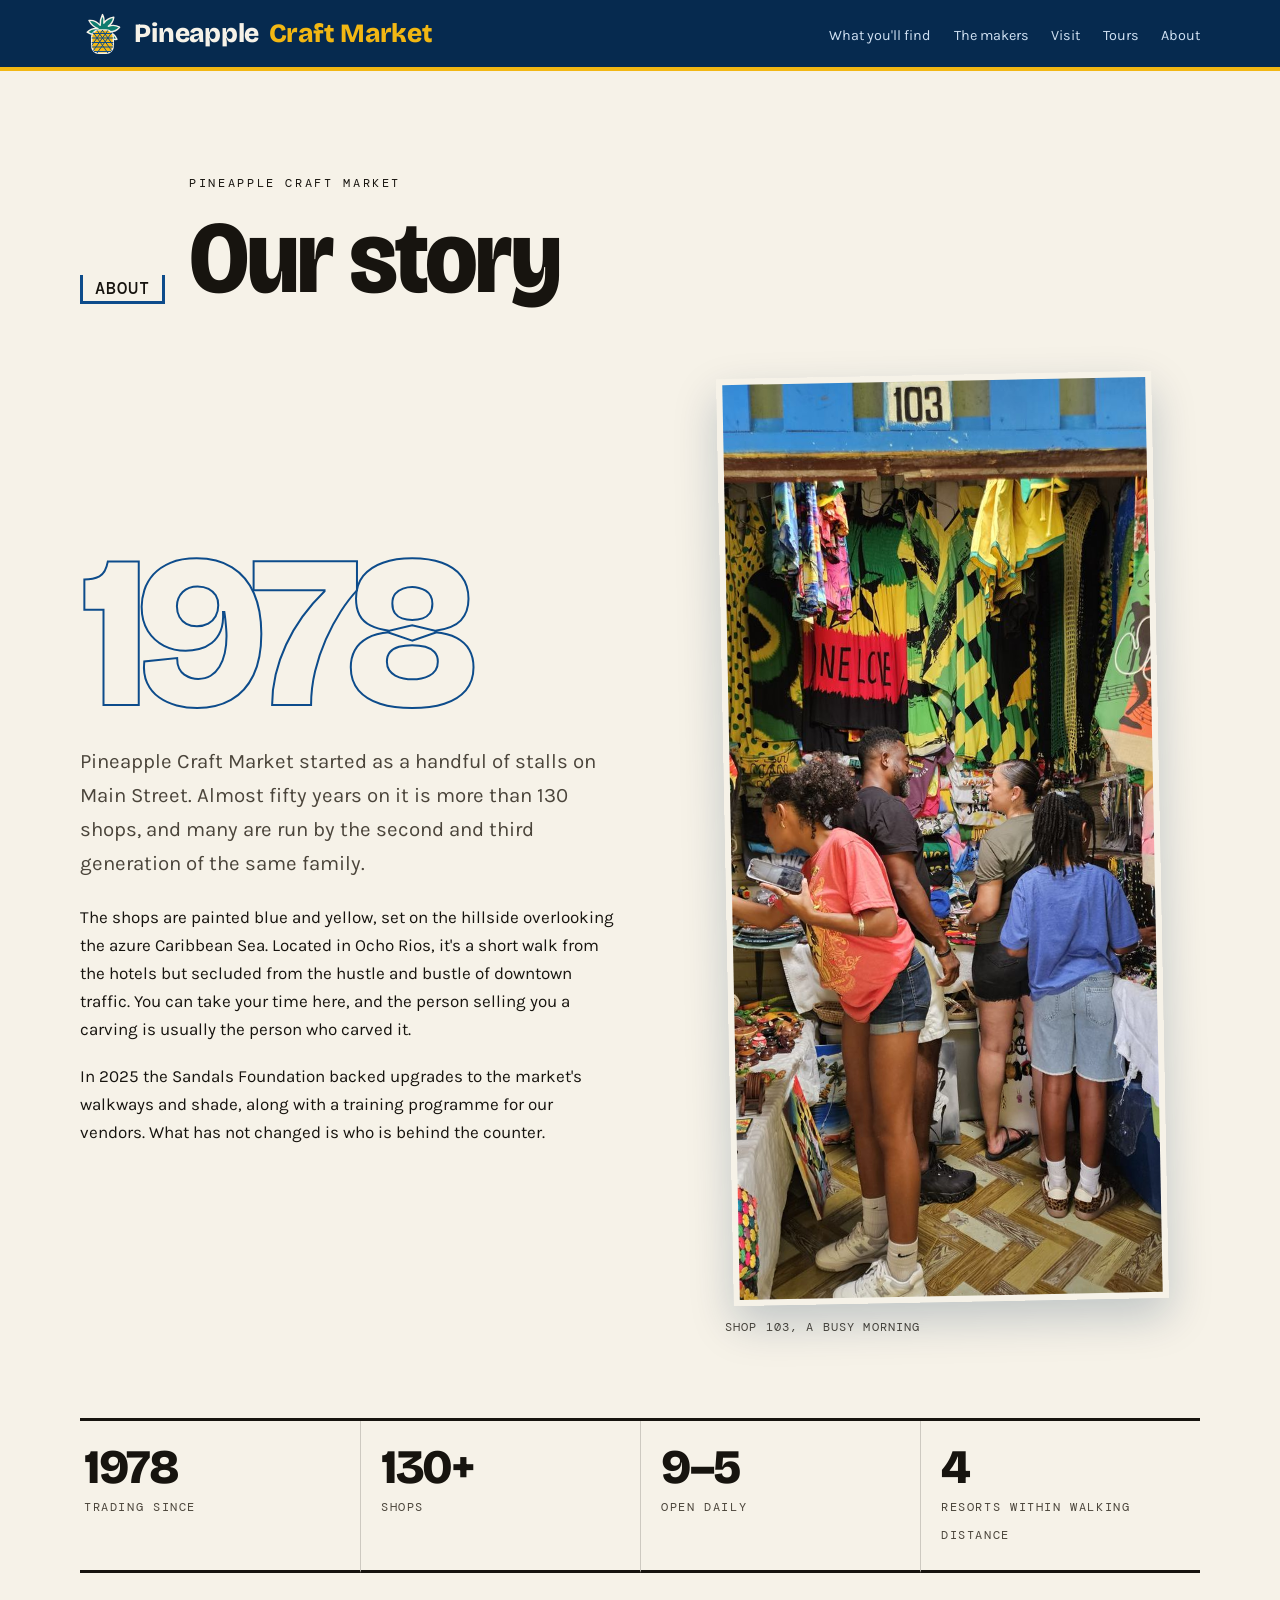
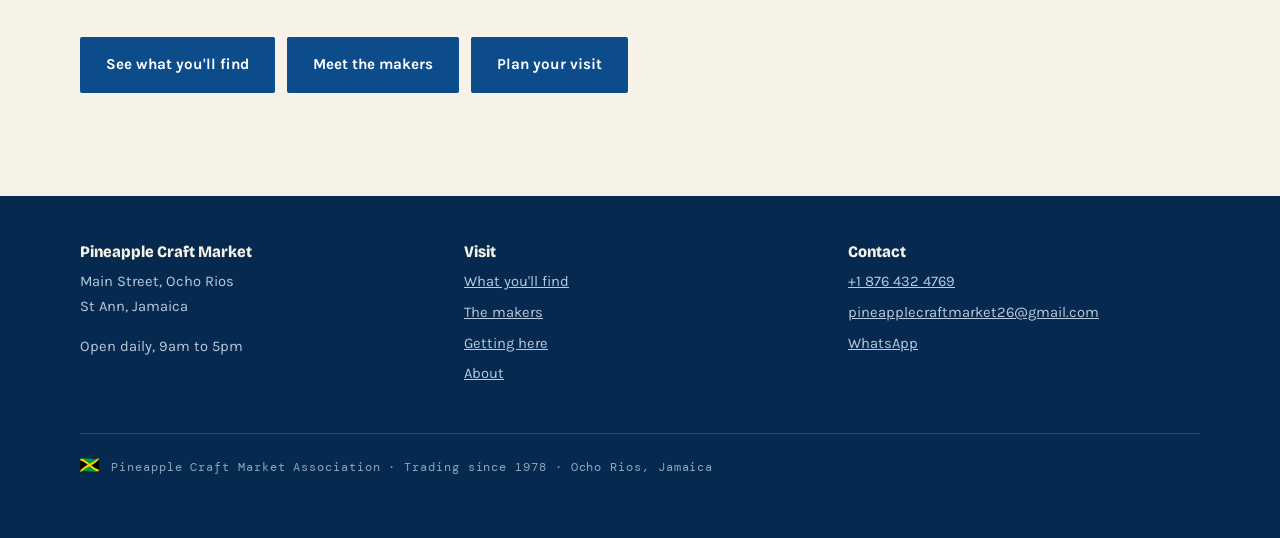
==== about.html @ 2bb81cdc "Move story content to a separate About page, promote Goods to homepage The landing page now leads wi" ====
<!DOCTYPE html>
<html lang="en">
<head>
<meta charset="utf-8">
<meta name="viewport" content="width=device-width,initial-scale=1">
<title>Our story — Pineapple Craft Market, Ocho Rios since 1978</title>
<meta name="description" content="Pineapple Craft Market has traded on Main Street, Ocho Rios since 1978. Now more than 130 shops, many run by the second and third generation of the same family.">
<link rel="canonical" href="https://pineapplecraftmarketja.com/about.html">
<meta property="og:title" content="Our story — Pineapple Craft Market">
<meta property="og:description" content="Trading since 1978. Carvers, weavers and painters who have worked this market for almost fifty years.">
<meta property="og:type" content="website">
<meta property="og:url" content="https://pineapplecraftmarketja.com/about.html">
<meta property="og:image" content="https://pineapplecraftmarketja.com/img/og-image.jpg">
<meta name="twitter:card" content="summary_large_image">
<link rel="icon" href="/favicon.svg" type="image/svg+xml">
<link rel="alternate icon" href="/favicon.ico">
<link rel="preconnect" href="https://fonts.googleapis.com">
<link rel="preconnect" href="https://fonts.gstatic.com" crossorigin>
<link href="https://fonts.googleapis.com/css2?family=Bricolage+Grotesque:opsz,wdth,wght@12..96,75..100,600;12..96,75..100,800&family=Karla:wght@400;500;700&family=DM+Mono:wght@400;500&display=swap" rel="stylesheet">
<link rel="stylesheet" href="css/style.css">
</head>
<body>
<a class="skip" href="#main">Skip to content</a>

<nav class="nav">
  <div class="nav__inner">
    <a class="nav__brand" href="index.html">
      <img class="nav__mark" src="img/pineapple-icon.svg" alt="" width="40" height="40">
      Pineapple <span>Craft Market</span>
    </a>
    <ul class="nav__links">
      <li><a href="index.html#crafts">What you'll find</a></li>
      <li><a href="index.html#makers">The makers</a></li>
      <li><a href="index.html#visit">Visit</a></li>
      <li><a href="index.html#groups">Tours</a></li>
      <li><a href="about.html">About</a></li>
    </ul>
  </div>
</nav>

<main id="main">

<section class="section">
  <div class="wrap">
    <div class="section__head reveal">
      <span class="plate"><span class="plate__fascia"></span><span class="plate__num">ABOUT</span></span>
      <div>
        <p class="eyebrow">Pineapple Craft Market</p>
        <h1>Our story</h1>
      </div>
    </div>

    <div class="origin reveal">
      <div>
        <p class="origin__year">1978</p>
        <p class="lede">Pineapple Craft Market started as a handful of stalls on Main Street. Almost fifty years on it is more than 130 shops, and many are run by the second and third generation of the same family.</p>
        <p>The shops are painted blue and yellow, set on the hillside overlooking the azure Caribbean Sea. Located in Ocho Rios, it's a short walk from the hotels but secluded from the hustle and bustle of downtown traffic. You can take your time here, and the person selling you a carving is usually the person who carved it.</p>
        <p>In 2025 the Sandals Foundation backed upgrades to the market's walkways and shade, along with a training programme for our vendors. What has not changed is who is behind the counter.</p>
      </div>
      <figure class="origin__figure">
        <img loading="lazy" src="img/shoppers-103.jpg" alt="Shoppers browsing Jamaican flags, resort wear and canvas art at shop 103, painted blue with the stall number on the door frame">
        <figcaption class="origin__cap">Shop 103, a busy morning</figcaption>
      </figure>
    </div>

    <div class="stats reveal">
      <div class="stat"><b>1978</b><small>Trading since</small></div>
      <div class="stat"><b>130+</b><small>Shops</small></div>
      <div class="stat"><b>9&ndash;5</b><small>Open daily</small></div>
      <div class="stat"><b>4</b><small>Resorts within walking distance</small></div>
    </div>

    <div class="hero__cta reveal" style="margin-top:clamp(2.5rem,5vw,4rem)">
      <a class="btn btn--dark" href="index.html#crafts">See what you'll find</a>
      <a class="btn btn--dark" href="index.html#makers">Meet the makers</a>
      <a class="btn btn--dark" href="index.html#visit">Plan your visit</a>
    </div>
  </div>
</section>

</main>

<footer class="foot">
  <div class="wrap">
    <div class="foot__grid">
      <div>
        <h3>Pineapple Craft Market</h3>
        <p>Main Street, Ocho Rios<br>St Ann, Jamaica</p>
        <p>Open daily, 9am to 5pm</p>
      </div>
      <div>
        <h3>Visit</h3>
        <ul>
          <li><a href="index.html#crafts">What you'll find</a></li>
          <li><a href="index.html#makers">The makers</a></li>
          <li><a href="index.html#visit">Getting here</a></li>
          <li><a href="about.html">About</a></li>
        </ul>
      </div>
      <div>
        <h3>Contact</h3>
        <ul>
          <li><a href="tel:+18764324769">+1 876 432 4769</a></li>
          <li><a href="mailto:pineapplecraftmarket26@gmail.com">pineapplecraftmarket26@gmail.com</a></li>
          <li><a href="https://wa.me/18764324769">WhatsApp</a></li>
        </ul>
      </div>
    </div>
    <p class="foot__base"><img class="flag-mark flag-mark--sm" src="img/icons/flag-jamaica.png" alt="" aria-hidden="true" width="18" height="14"> Pineapple Craft Market Association &middot; Trading since 1978 &middot; Ocho Rios, Jamaica</p>
  </div>
</footer>

<script>
(function(){
  var els = document.querySelectorAll('.reveal');
  if (!('IntersectionObserver' in window) || window.matchMedia('(prefers-reduced-motion: reduce)').matches) {
    els.forEach(function(el){ el.classList.add('is-in'); });
    return;
  }
  var io = new IntersectionObserver(function(entries){
    entries.forEach(function(e){
      if (e.isIntersecting) { e.target.classList.add('is-in'); io.unobserve(e.target); }
    });
  }, { rootMargin: '0px 0px -8% 0px' });
  els.forEach(function(el){ io.observe(el); });
})();
</script>
</body>
</html>
---- css/style.css ----
/* Pineapple Craft Market — palette lifted from the painted shopfronts */
:root{
  --cobalt:#0d4c8b;
  --cobalt-deep:#062a4f;
  --trim:#f2b713;
  --sea:#0e7c6f;
  --coral:#d24b2c;
  --limewash:#f6f2e8;
  --limewash-2:#ede7d8;
  --ink:#17140f;
  --ink-soft:#4b453b;
  --measure:34rem;
  --gutter:clamp(1.25rem,5vw,4.5rem);
}

*,*::before,*::after{box-sizing:border-box}
html{scroll-behavior:smooth}
@media (prefers-reduced-motion:reduce){
  html{scroll-behavior:auto}
  *{animation:none!important;transition:none!important}
}
body{
  margin:0;
  background:var(--limewash);
  color:var(--ink);
  font-family:"Karla",system-ui,sans-serif;
  font-size:1.0625rem;
  line-height:1.65;
  -webkit-font-smoothing:antialiased;
}
img{max-width:100%;display:block}
a{color:inherit}

h1,h2,h3{
  font-family:"Bricolage Grotesque","Karla",sans-serif;
  font-weight:800;
  line-height:0.98;
  letter-spacing:-0.025em;
  margin:0;
  font-variation-settings:"wdth" 92;
}
h1{font-size:clamp(2.75rem,8vw,6.5rem)}
h2{font-size:clamp(2rem,5.2vw,4rem)}
h3{font-size:clamp(1.25rem,2.2vw,1.6rem);letter-spacing:-0.015em}
p{margin:0 0 1.1em}

.eyebrow{
  font-family:"DM Mono",ui-monospace,monospace;
  font-size:0.75rem;
  letter-spacing:0.22em;
  text-transform:uppercase;
  margin:0 0 1rem;
}
.wrap{max-width:78rem;margin:0 auto;padding-inline:var(--gutter)}
.lede{font-size:clamp(1.125rem,1.6vw,1.375rem);max-width:var(--measure);color:var(--ink-soft)}

/* ── Signature: the enamel stall plate ───────────────────────── */
.plate{display:inline-block;text-align:center;line-height:1}
.plate__fascia{
  height:0.6rem;
  background:repeating-linear-gradient(90deg,var(--cobalt) 0 10px,#8a9a63 10px 20px);
  border-radius:2px 2px 0 0;
}
.plate__num{
  display:block;
  background:var(--limewash);
  color:var(--ink);
  border:3px solid var(--cobalt);
  border-top:none;
  font-family:"DM Mono",monospace;
  font-weight:500;
  font-size:1.05rem;
  letter-spacing:0.06em;
  padding:0.3rem 0.75rem;
}

/* ── Nav ─────────────────────────────────────────────────────── */
.nav{
  position:sticky;top:0;z-index:50;
  background:var(--cobalt-deep);
  border-bottom:4px solid var(--trim);
}
.nav__inner{display:flex;align-items:center;justify-content:space-between;gap:1rem;
  max-width:78rem;margin:0 auto;padding:0.7rem var(--gutter)}
.nav__brand{
  font-family:"Bricolage Grotesque",sans-serif;font-weight:800;
  color:var(--limewash);text-decoration:none;letter-spacing:-0.01em;
  font-size:clamp(1.2rem,2.4vw,1.65rem);
  display:flex;align-items:center;gap:0.6rem;
}
.nav__brand span{color:var(--trim)}
.nav__mark{width:1.7em;height:1.7em;flex-shrink:0}
.nav__links{display:flex;gap:1.4rem;list-style:none;margin:0;padding:0}
.nav__links a{
  color:#cfe0f2;text-decoration:none;font-size:0.9rem;
  padding-block:0.25rem;border-bottom:2px solid transparent;
}
.nav__links a:hover,.nav__links a:focus-visible{color:#fff;border-bottom-color:var(--trim)}
@media (max-width:720px){.nav__links{display:none}}

/* ── Hero ────────────────────────────────────────────────────── */
.hero{position:relative;background:var(--cobalt-deep);overflow:hidden}
.hero__img{
  width:100%;height:clamp(28rem,72vh,44rem);object-fit:cover;object-position:50% 62%;
  filter:saturate(1.08) contrast(1.04);
}
.hero__scrim{
  position:absolute;inset:0;
  background:linear-gradient(180deg,rgba(6,42,79,.55) 0%,rgba(6,42,79,.1) 35%,rgba(6,42,79,.88) 100%);
}
.hero__copy{
  position:absolute;left:0;right:0;bottom:0;
  padding:0 var(--gutter) clamp(2rem,5vw,3.5rem);
  max-width:78rem;margin-inline:auto;color:var(--limewash);
}
.hero__copy .eyebrow{color:var(--trim)}
.hero h1{max-width:16ch;text-shadow:0 2px 24px rgba(6,42,79,.5)}
.hero h1 em{font-style:normal;color:var(--trim)}
.hero__sub{margin:1.1rem 0 1.6rem;max-width:38ch;font-size:clamp(1.05rem,1.6vw,1.25rem);color:#e7eef6}
.hero__cta{display:flex;flex-wrap:wrap;gap:0.75rem}

.btn{
  display:inline-block;text-decoration:none;font-weight:700;font-size:0.95rem;
  padding:0.85rem 1.5rem;border:2px solid transparent;border-radius:2px;
  transition:transform .15s ease,background .15s ease;
}
.btn:hover{transform:translateY(-2px)}
.btn--solid{background:var(--trim);color:var(--ink)}
.btn--solid:hover{background:#ffc72c}
.btn--ghost{border-color:rgba(246,242,232,.55);color:var(--limewash)}
.btn--ghost:hover{border-color:var(--trim);color:var(--trim)}
.btn--dark{background:var(--cobalt);color:#fff}
.btn--dark:hover{background:var(--cobalt-deep)}

/* ── Ticker ──────────────────────────────────────────────────── */
.ticker{background:var(--trim);border-block:3px solid var(--ink);overflow:hidden;padding:0.55rem 0}
.ticker__track{display:flex;gap:2.5rem;width:max-content;animation:slide 42s linear infinite}
.ticker span{
  font-family:"DM Mono",monospace;font-size:0.8rem;letter-spacing:0.16em;
  text-transform:uppercase;white-space:nowrap;
}
@keyframes slide{from{transform:translateX(0)}to{transform:translateX(-50%)}}

/* ── Why visit ───────────────────────────────────────────────── */
.whyvisit{background:var(--cobalt-deep);padding-block:clamp(2rem,4vw,2.75rem)}
.whyvisit__grid{display:grid;grid-template-columns:repeat(3,1fr)}
.why{padding-inline:clamp(1rem,3vw,2rem);border-right:1px solid rgba(255,255,255,.12)}
.why:last-child{border-right:none}
.why__n{
  display:block;font-family:"DM Mono",monospace;font-size:0.78rem;letter-spacing:0.18em;
  color:var(--trim);margin-bottom:0.6rem;
}
.why__h{
  font-family:"Bricolage Grotesque",sans-serif;font-weight:800;color:var(--limewash);
  font-size:1.25rem;margin-bottom:0.4rem;
}
.why__p{color:#c6d6e6;font-size:0.875rem;margin:0}
@media (max-width:640px){
  .whyvisit__grid{grid-template-columns:1fr}
  .why{
    border-right:none;border-bottom:1px solid rgba(255,255,255,.12);
    padding-block:1.1rem;
  }
  .why:last-child{border-bottom:none}
  .why__h{font-size:1.125rem}
}

/* ── Sections ────────────────────────────────────────────────── */
.section{padding-block:clamp(3.5rem,8vw,6.5rem)}
.section--paper{background:var(--limewash-2)}
.section--deep{background:var(--cobalt-deep);color:var(--limewash)}
.section--deep .lede{color:#c6d6e6}
.section--deep .eyebrow{color:var(--trim)}
.section__head{display:flex;align-items:flex-end;gap:1.5rem;flex-wrap:wrap;margin-bottom:clamp(2rem,4vw,3rem)}
.section__head .plate{margin-bottom:0.35rem}

/* Since-1978 block */
.origin{display:grid;grid-template-columns:minmax(0,1.05fr) minmax(0,1fr);gap:clamp(2rem,5vw,4rem);align-items:center}
.origin__year{
  font-family:"Bricolage Grotesque",sans-serif;font-weight:800;
  font-size:clamp(6rem,17vw,14rem);line-height:0.8;letter-spacing:-0.05em;
  color:transparent;-webkit-text-stroke:2px var(--cobalt);margin:0 0 1.5rem;
}
.origin__figure{position:relative}
.origin__figure img{border:6px solid var(--limewash);box-shadow:0 18px 44px rgba(6,42,79,.22);transform:rotate(-1.1deg)}
.origin__cap{
  font-family:"DM Mono",monospace;font-size:0.72rem;letter-spacing:0.1em;
  color:var(--ink-soft);margin-top:1rem;text-transform:uppercase;
}
@media (max-width:820px){.origin{grid-template-columns:1fr}}

/* Stats */
.stats{display:grid;grid-template-columns:repeat(auto-fit,minmax(9rem,1fr));border-top:3px solid var(--ink);margin-top:clamp(2.5rem,5vw,4rem)}
.stat{padding:1.4rem 0.25rem;border-bottom:3px solid var(--ink)}
.stat + .stat{border-left:1px solid rgba(23,20,15,.18);padding-left:1.25rem}
.stat b{display:block;font-family:"Bricolage Grotesque",sans-serif;font-weight:800;
  font-size:clamp(2rem,4vw,3rem);line-height:1;letter-spacing:-0.03em}
.stat small{font-family:"DM Mono",monospace;font-size:0.72rem;letter-spacing:0.14em;
  text-transform:uppercase;color:var(--ink-soft)}

/* ── Artisans ────────────────────────────────────────────────── */
.artisans{display:grid;grid-template-columns:repeat(12,1fr);gap:clamp(1.25rem,2.5vw,2rem)}
.maker{grid-column:span 4;background:var(--limewash);display:flex;flex-direction:column}
.maker--wide{grid-column:span 8}
.maker--tall{grid-column:span 4}
.maker__img{position:relative;overflow:hidden;background:var(--cobalt-deep)}
.maker__img img{width:100%;height:100%;object-fit:cover;transition:transform .6s ease}
.maker:hover .maker__img img{transform:scale(1.04)}
.maker--wide .maker__img{aspect-ratio:16/11}
.maker--tall .maker__img{aspect-ratio:3/4}
.maker__img .plate{position:absolute;left:1rem;top:0}
.maker__body{padding:1.1rem 0 0}
.maker__body h3{margin-bottom:0.35rem}
.maker__body p{margin:0;color:var(--ink-soft);font-size:0.95rem}
.maker__quote{
  font-family:"Bricolage Grotesque",sans-serif;font-weight:600;font-size:1.15rem;
  line-height:1.25;letter-spacing:-0.015em;margin:0.9rem 0 0;color:var(--cobalt);
  border-left:4px solid var(--trim);padding-left:0.9rem;
}
@media (max-width:900px){
  .maker,.maker--wide,.maker--tall{grid-column:span 6}
}
@media (max-width:620px){
  .maker,.maker--wide,.maker--tall{grid-column:span 12}
}

/* ── Craft categories ────────────────────────────────────────── */
.crafts{display:grid;grid-template-columns:repeat(auto-fit,minmax(15rem,1fr));gap:clamp(1rem,2vw,1.75rem)}
.craft{position:relative;overflow:hidden;background:var(--cobalt-deep)}
.craft img{width:100%;aspect-ratio:4/5;object-fit:cover;opacity:.92;transition:transform .6s ease,opacity .3s}
.craft:hover img{transform:scale(1.05);opacity:1}
.craft figcaption{
  position:absolute;left:0;right:0;bottom:0;padding:2.5rem 1rem 1rem;
  background:linear-gradient(180deg,transparent,rgba(6,42,79,.9));
  color:var(--limewash);font-family:"Bricolage Grotesque",sans-serif;font-weight:700;font-size:1.1rem;
}
.craft figcaption small{display:block;font-family:"DM Mono",monospace;font-weight:400;
  font-size:0.7rem;letter-spacing:0.12em;text-transform:uppercase;color:var(--trim);margin-top:0.2rem}

/* ── Video ───────────────────────────────────────────────────── */
.filmstrip{display:grid;grid-template-columns:minmax(0,1fr) minmax(0,1.4fr);gap:clamp(2rem,5vw,4rem);align-items:center}
.filmstrip video{width:100%;border:5px solid var(--trim);background:#000}
@media (max-width:820px){.filmstrip{grid-template-columns:1fr}}

/* ── Visit ───────────────────────────────────────────────────── */
.visit{display:grid;grid-template-columns:minmax(0,1fr) minmax(0,1.15fr);gap:clamp(2rem,5vw,4rem)}
@media (max-width:820px){.visit{grid-template-columns:1fr}}
.facts{list-style:none;margin:0 0 2rem;padding:0;border-top:1px solid rgba(23,20,15,.2)}
.facts li{display:flex;gap:1rem;padding:0.85rem 0;border-bottom:1px solid rgba(23,20,15,.2)}
.facts dt,.facts b{font-family:"DM Mono",monospace;font-size:0.72rem;letter-spacing:0.14em;
  text-transform:uppercase;color:var(--ink-soft);flex:0 0 8rem;padding-top:0.2rem}
.map{width:100%;aspect-ratio:4/3;border:0;background:var(--limewash-2)}
.note{background:var(--sea);color:#eafaf6;padding:1.4rem 1.5rem;border-left:6px solid var(--trim)}
.note h3{color:#fff;margin-bottom:0.5rem;font-size:1.15rem}
.note p{margin:0;font-size:0.98rem}

.flag-mark{display:inline-block;height:1em;width:auto;vertical-align:middle}
.flag-mark--sm{height:14px;margin-right:0.4em;vertical-align:-1px}

/* ── Tour band ───────────────────────────────────────────────── */
.band{background:var(--coral);color:#fff2ec;padding-block:clamp(3rem,6vw,4.5rem)}
.band h2{color:#fff;max-width:18ch}
.band .lede{color:#ffe2d8}
.band__inner{display:grid;grid-template-columns:minmax(0,1.1fr) minmax(0,1fr);gap:clamp(2rem,5vw,4rem);align-items:center}
@media (max-width:820px){.band__inner{grid-template-columns:1fr}}
.band .btn--solid{background:var(--limewash);color:var(--ink)}
.band .btn--solid:hover{background:#fff}

/* ── Footer ──────────────────────────────────────────────────── */
.foot{background:var(--cobalt-deep);color:#b9cbdd;padding-block:3rem;font-size:0.92rem}
.foot__grid{display:grid;grid-template-columns:repeat(auto-fit,minmax(13rem,1fr));gap:2rem}
.foot h3{color:var(--limewash);font-size:1rem;margin-bottom:0.7rem;letter-spacing:0}
.foot a{color:#b9cbdd}
.foot a:hover{color:var(--trim)}
.foot ul{list-style:none;margin:0;padding:0}
.foot li{margin-bottom:0.4rem}
.foot__base{margin-top:2.5rem;padding-top:1.5rem;border-top:1px solid rgba(255,255,255,.15);
  font-family:"DM Mono",monospace;font-size:0.72rem;letter-spacing:0.08em;color:#8fa6bd}

/* ── Scroll reveal ───────────────────────────────────────────── */
.reveal{opacity:0;transform:translateY(22px);transition:opacity .7s ease,transform .7s ease}
.reveal.is-in{opacity:1;transform:none}
@media (prefers-reduced-motion:reduce){.reveal{opacity:1;transform:none}}

:focus-visible{outline:3px solid var(--trim);outline-offset:3px}
.skip{position:absolute;left:-9999px}
.skip:focus{left:1rem;top:1rem;z-index:99;background:var(--trim);color:var(--ink);padding:0.75rem 1rem}
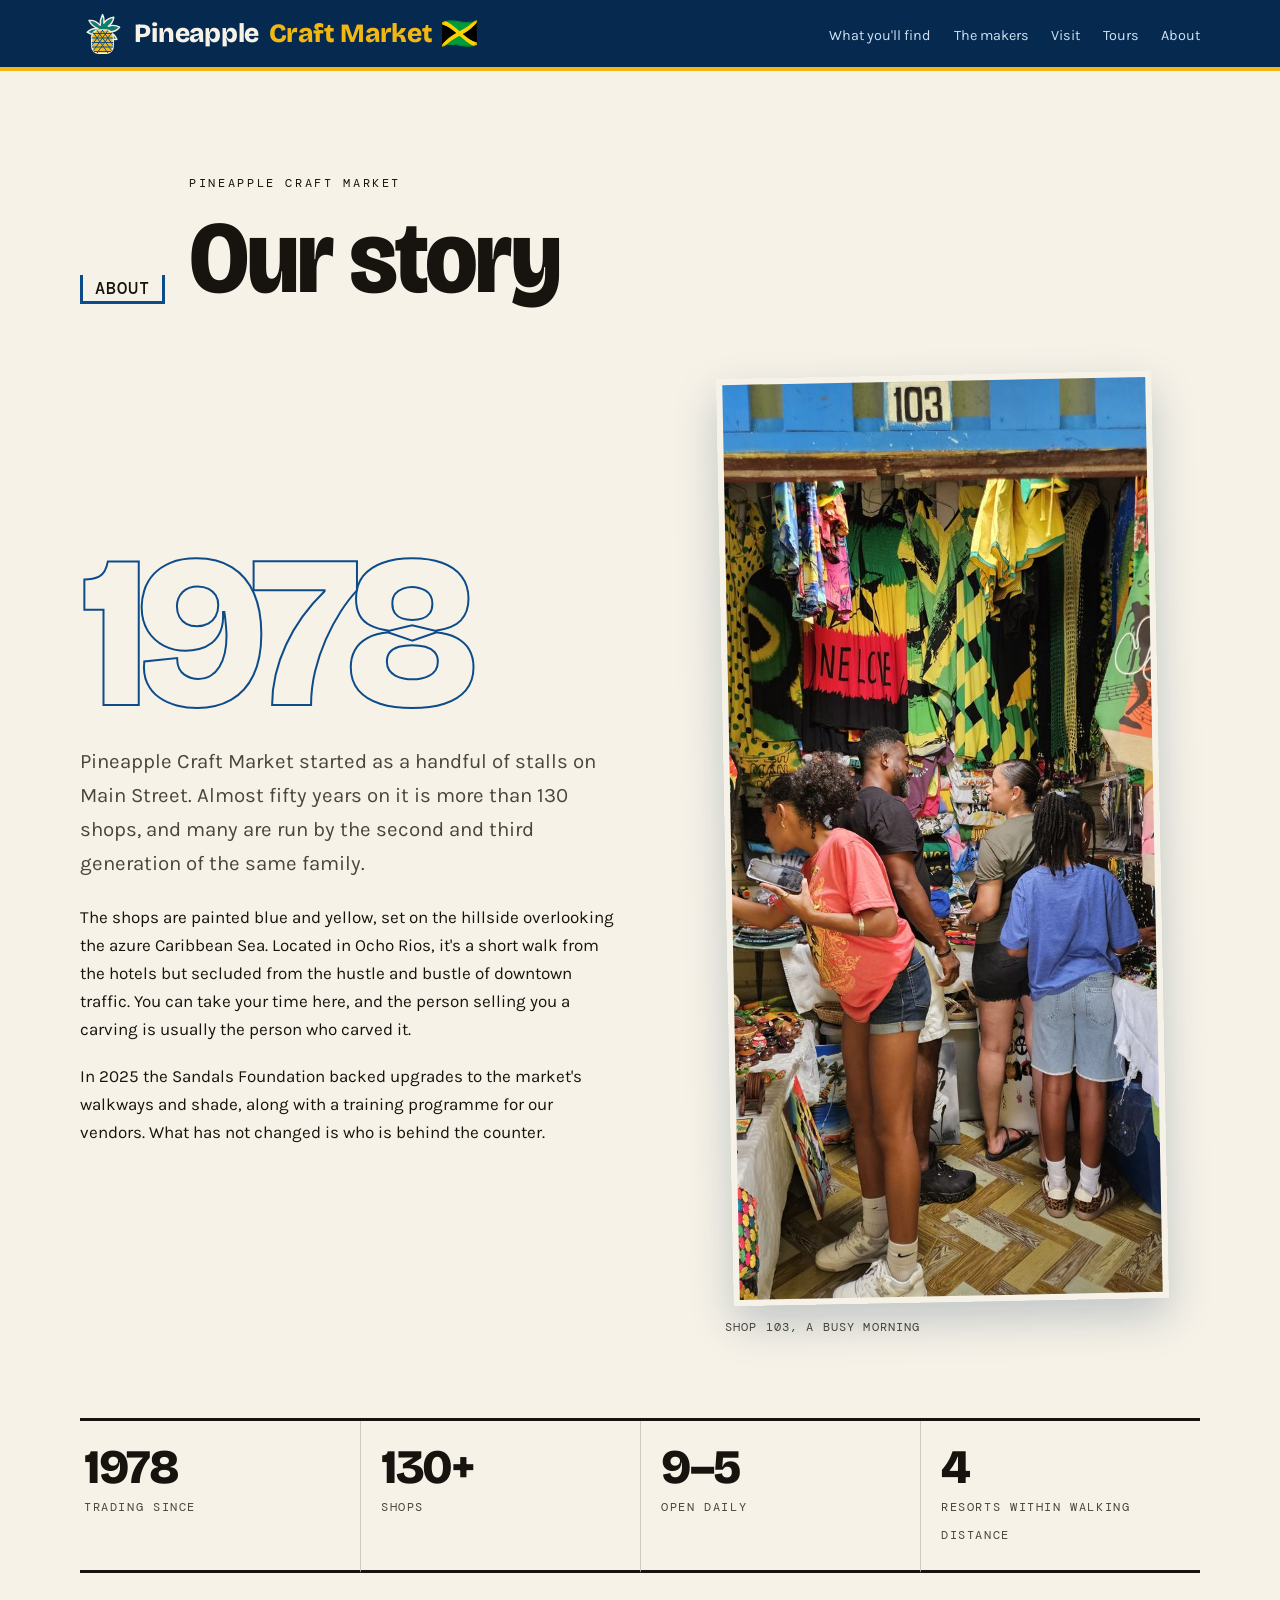
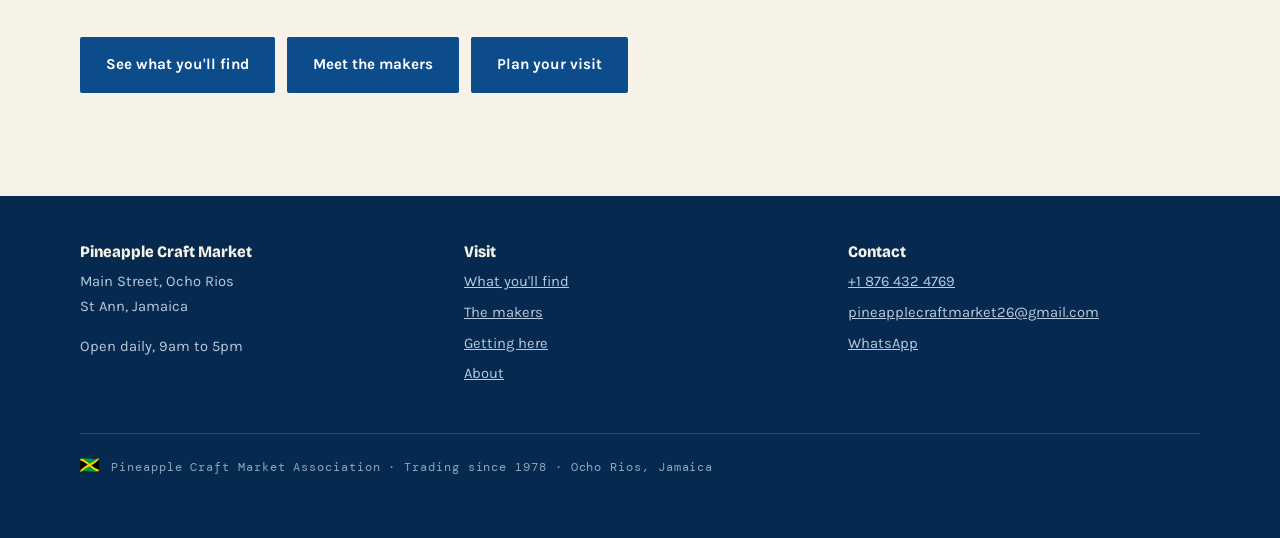
==== commit 32da980e: "Fix hero clipping bug, resize address text, add flag accents The 3-line hero headline plus new trust" ====
--- a/about.html
+++ b/about.html
@@ -27,6 +27,7 @@
     <a class="nav__brand" href="index.html">
       <img class="nav__mark" src="img/pineapple-icon.svg" alt="" width="40" height="40">
       Pineapple <span>Craft Market</span>
+      <img class="flag-mark" src="img/icons/flag-jamaica.png" alt="" aria-hidden="true" width="24" height="18">
     </a>
     <ul class="nav__links">
       <li><a href="index.html#crafts">What you'll find</a></li>
--- a/css/style.css
+++ b/css/style.css
@@ -101,7 +101,7 @@
 /* ── Hero ────────────────────────────────────────────────────── */
 .hero{position:relative;background:var(--cobalt-deep);overflow:hidden}
 .hero__img{
-  width:100%;height:clamp(28rem,72vh,44rem);object-fit:cover;object-position:50% 62%;
+  width:100%;height:clamp(34rem,78vh,50rem);object-fit:cover;object-position:50% 62%;
   filter:saturate(1.08) contrast(1.04);
 }
 .hero__scrim{
@@ -118,6 +118,10 @@
 .hero h1 em{font-style:normal;color:var(--trim)}
 .hero__sub{margin:1.1rem 0 1.6rem;max-width:38ch;font-size:clamp(1.05rem,1.6vw,1.25rem);color:#e7eef6}
 .hero__cta{display:flex;flex-wrap:wrap;gap:0.75rem}
+.hero__trust{
+  margin:1.1rem 0 0;font-family:"DM Mono",monospace;font-size:0.72rem;
+  letter-spacing:0.1em;text-transform:uppercase;color:#c6d6e6;
+}
 
 .btn{
   display:inline-block;text-decoration:none;font-weight:700;font-size:0.95rem;
@@ -249,6 +253,7 @@
 .facts li{display:flex;gap:1rem;padding:0.85rem 0;border-bottom:1px solid rgba(23,20,15,.2)}
 .facts dt,.facts b{font-family:"DM Mono",monospace;font-size:0.72rem;letter-spacing:0.14em;
   text-transform:uppercase;color:var(--ink-soft);flex:0 0 8rem;padding-top:0.2rem}
+.facts__address{font-size:1.1rem;font-weight:700;line-height:1.35}
 .map{width:100%;aspect-ratio:4/3;border:0;background:var(--limewash-2)}
 .note{background:var(--sea);color:#eafaf6;padding:1.4rem 1.5rem;border-left:6px solid var(--trim)}
 .note h3{color:#fff;margin-bottom:0.5rem;font-size:1.15rem}
@@ -256,6 +261,7 @@
 
 .flag-mark{display:inline-block;height:1em;width:auto;vertical-align:middle}
 .flag-mark--sm{height:14px;margin-right:0.4em;vertical-align:-1px}
+.hero__flag{height:clamp(1.4rem,3.4vw,2.5rem);margin-inline:0.25em;vertical-align:middle}
 
 /* ── Tour band ───────────────────────────────────────────────── */
 .band{background:var(--coral);color:#fff2ec;padding-block:clamp(3rem,6vw,4.5rem)}
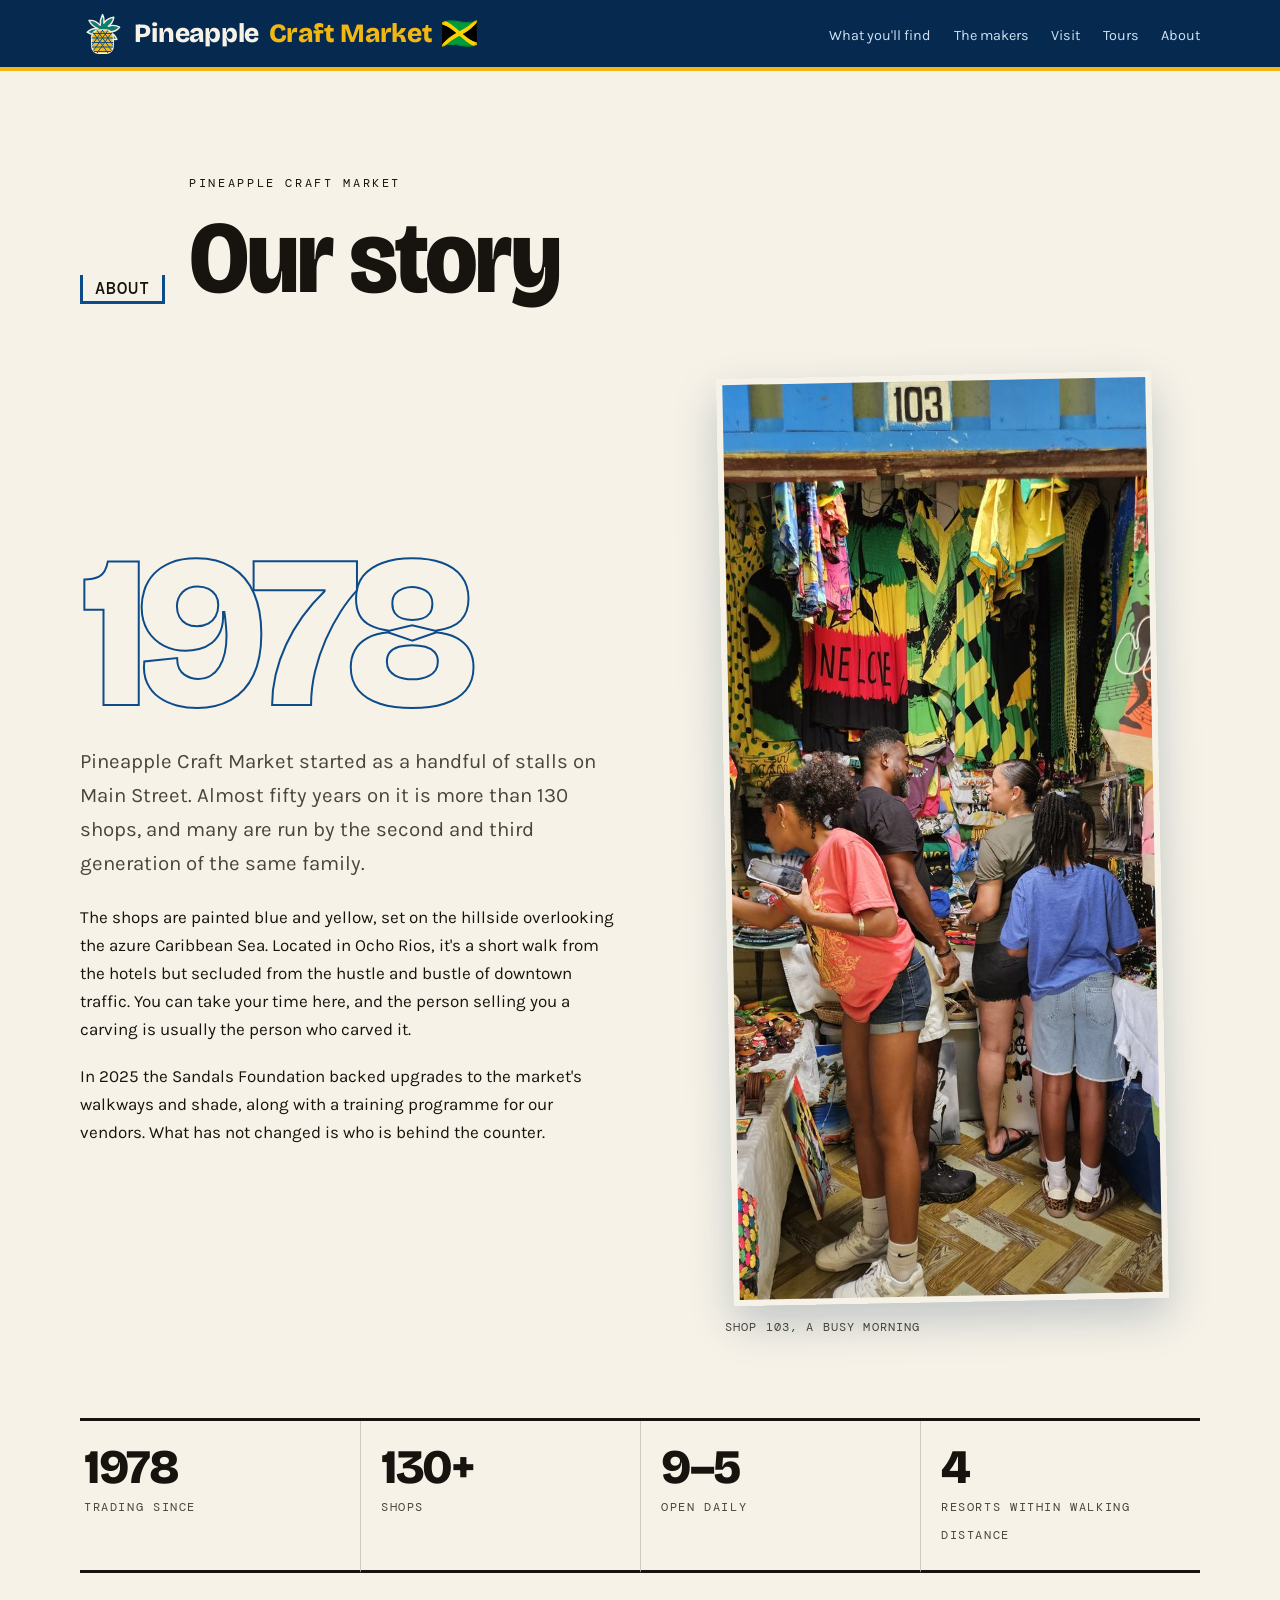
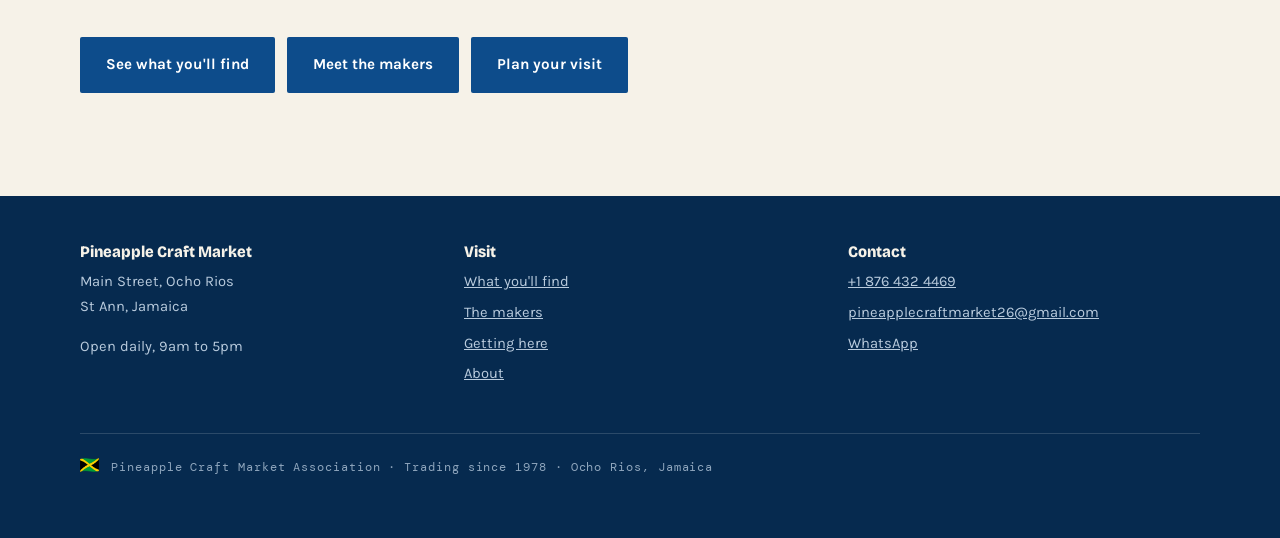
==== commit 3e4685f9: "Update phone number to +1 876 432 4469 Co-Authored-By: Claude Sonnet 5 <noreply@anthropic.com>" ====
--- a/about.html
+++ b/about.html
@@ -101,9 +101,9 @@
       <div>
         <h3>Contact</h3>
         <ul>
-          <li><a href="tel:+18764324769">+1 876 432 4769</a></li>
+          <li><a href="tel:+18764324469">+1 876 432 4469</a></li>
           <li><a href="mailto:pineapplecraftmarket26@gmail.com">pineapplecraftmarket26@gmail.com</a></li>
-          <li><a href="https://wa.me/18764324769">WhatsApp</a></li>
+          <li><a href="https://wa.me/18764324469">WhatsApp</a></li>
         </ul>
       </div>
     </div>
--- a/css/style.css
+++ b/css/style.css
@@ -114,7 +114,7 @@
   max-width:78rem;margin-inline:auto;color:var(--limewash);
 }
 .hero__copy .eyebrow{color:var(--trim)}
-.hero h1{max-width:16ch;text-shadow:0 2px 24px rgba(6,42,79,.5)}
+.hero h1{max-width:18ch;font-size:clamp(2.1rem,5.6vw,4.5rem);text-shadow:0 2px 24px rgba(6,42,79,.5)}
 .hero h1 em{font-style:normal;color:var(--trim)}
 .hero__sub{margin:1.1rem 0 1.6rem;max-width:38ch;font-size:clamp(1.05rem,1.6vw,1.25rem);color:#e7eef6}
 .hero__cta{display:flex;flex-wrap:wrap;gap:0.75rem}
@@ -261,7 +261,7 @@
 
 .flag-mark{display:inline-block;height:1em;width:auto;vertical-align:middle}
 .flag-mark--sm{height:14px;margin-right:0.4em;vertical-align:-1px}
-.hero__flag{height:clamp(1.4rem,3.4vw,2.5rem);margin-inline:0.25em;vertical-align:middle}
+.hero__flag{height:clamp(1.1rem,2.6vw,1.9rem);margin-inline:0.25em;vertical-align:middle}
 
 /* ── Tour band ───────────────────────────────────────────────── */
 .band{background:var(--coral);color:#fff2ec;padding-block:clamp(3rem,6vw,4.5rem)}
